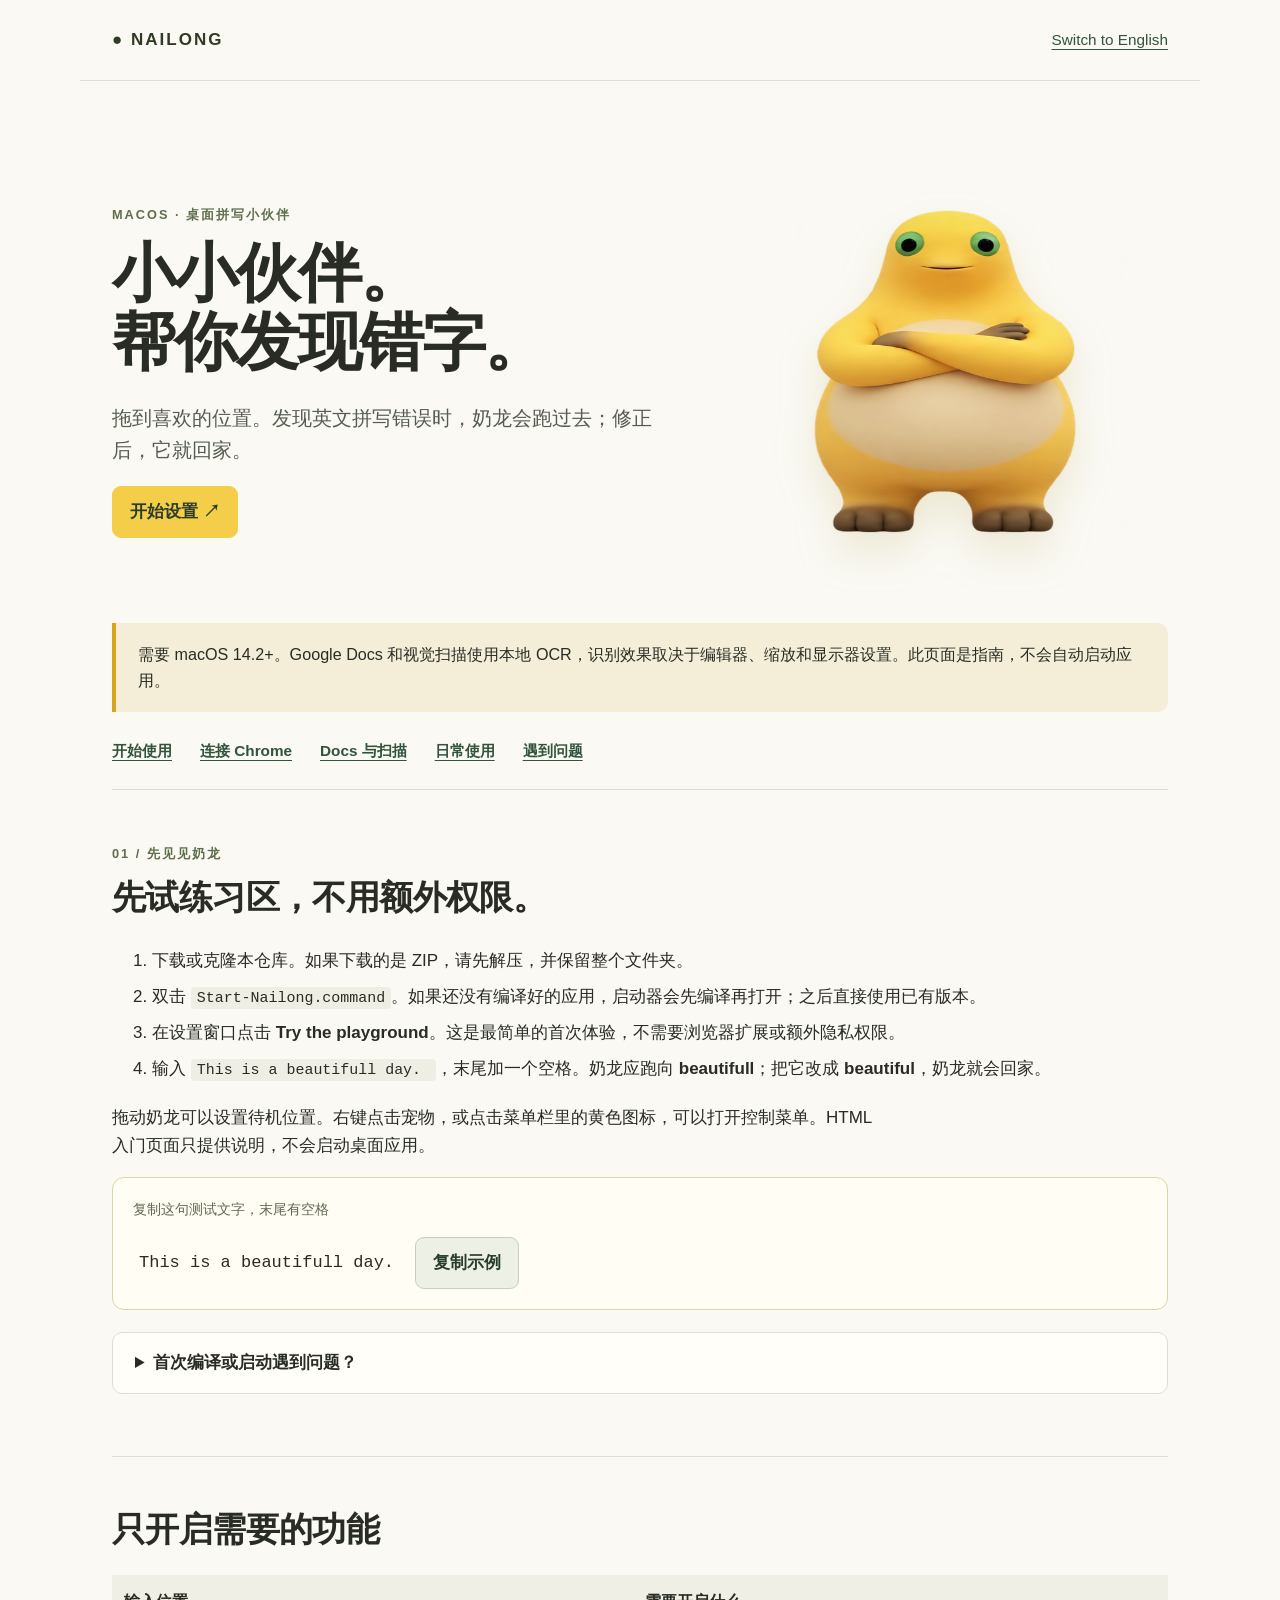
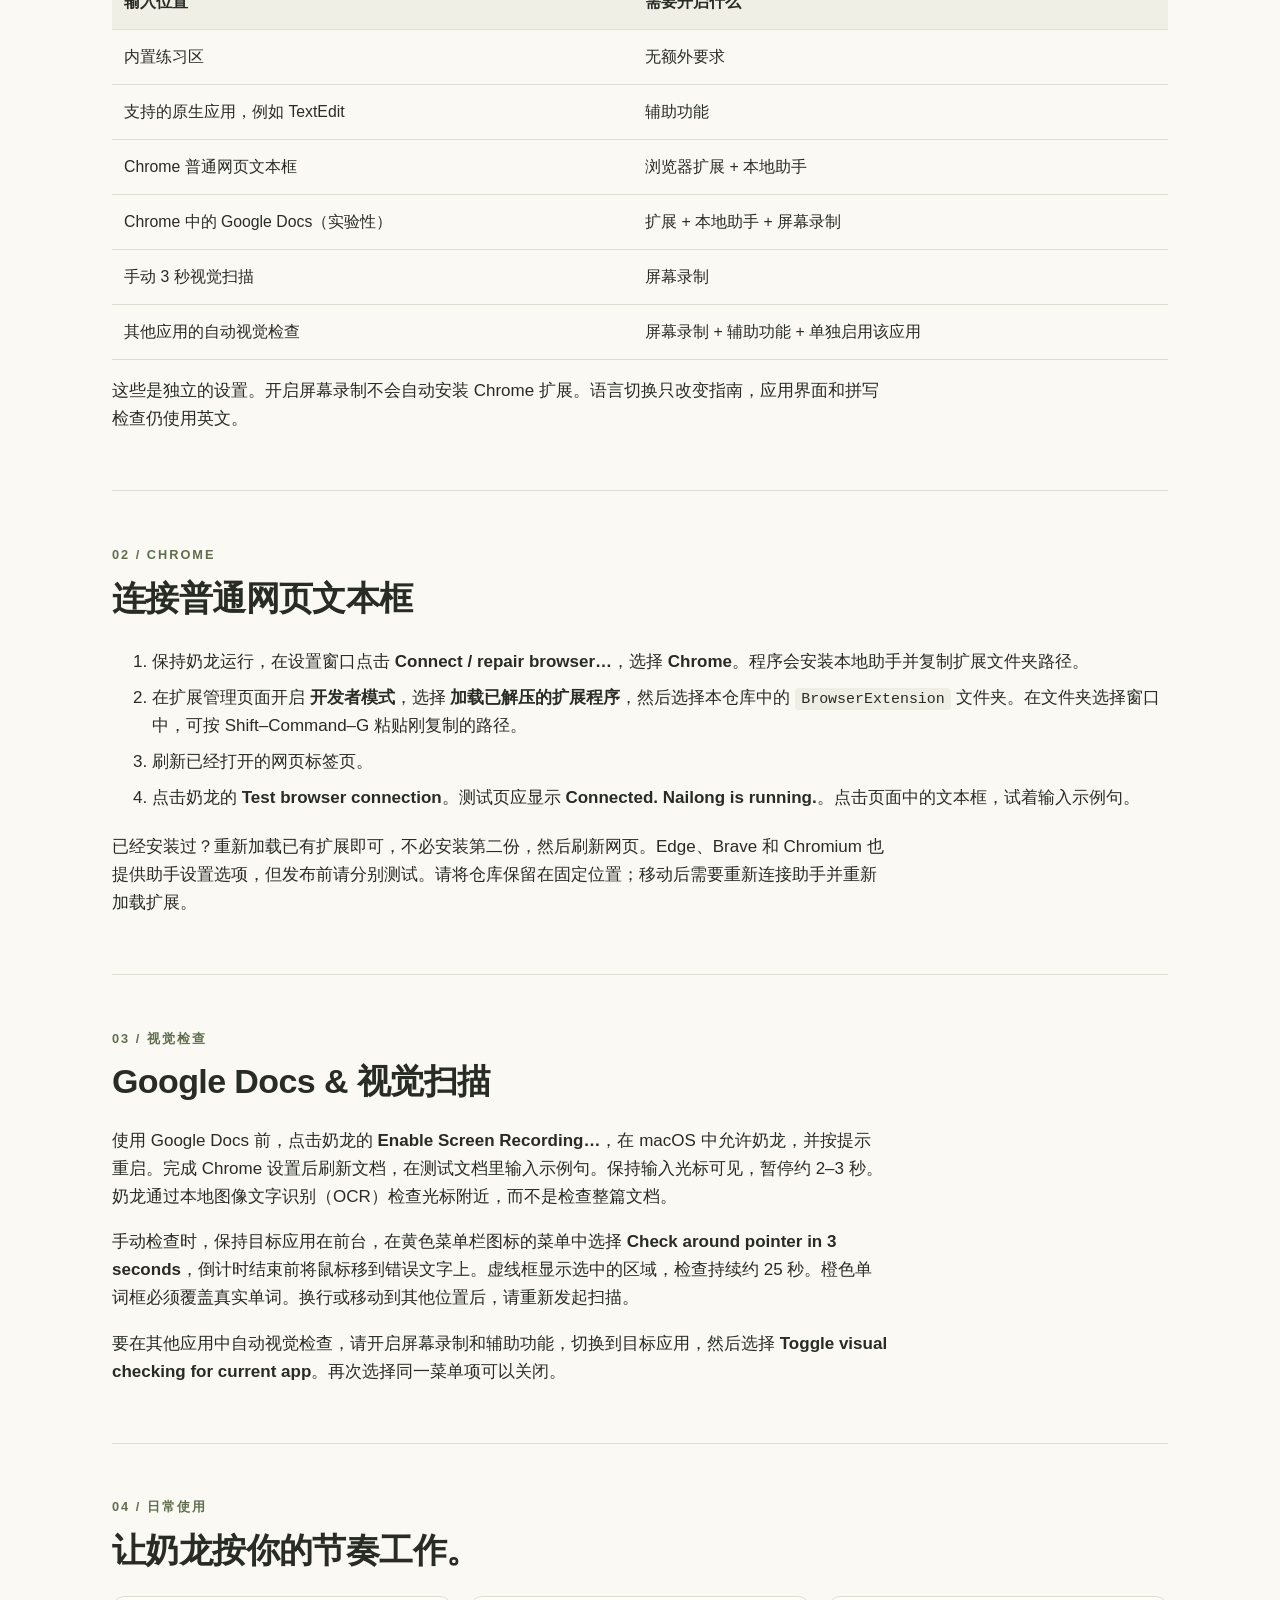
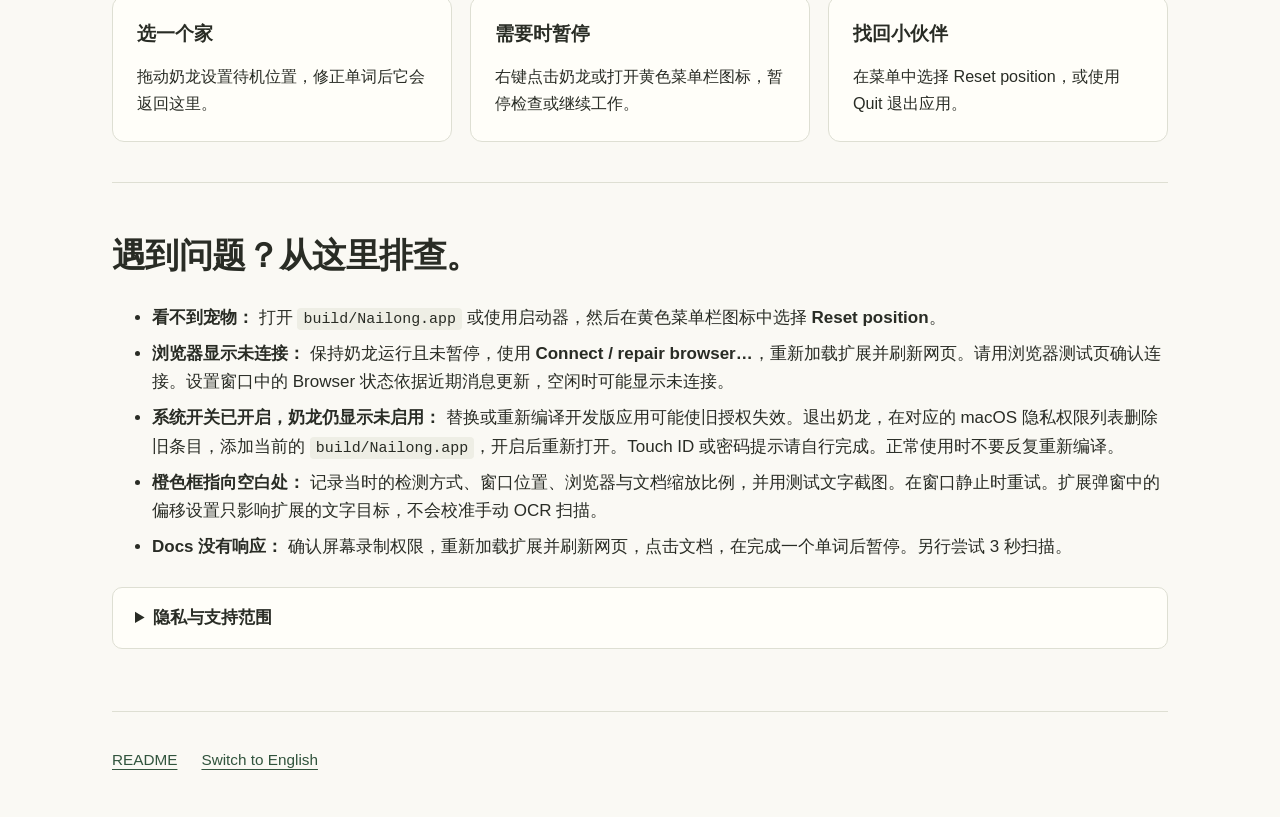
==== START-HERE.zh-CN.html @ e4e19db2 "Initial Nailong public preview" ====
<!doctype html><html lang="zh-CN"><head><meta charset="utf-8"><meta name="viewport" content="width=device-width, initial-scale=1"><meta name="description" content="Nailong desktop pet: setup, permissions and everyday use."><title>奶龙 · 使用指南</title><link rel="stylesheet" href="Guide/guide.css"><script src="Guide/guide.js" defer></script></head><body><a class="skip" href="#start">跳到设置</a><header><a class="brand" href="#">● NAILONG</a><a class="language" href="START-HERE.html" lang="en" hreflang="en">Switch to English</a></header><main><section class="hero"><div><p class="eyebrow">MACOS · 桌面拼写小伙伴</p><h1>小小伙伴。<br>帮你发现错字。</h1><p class="lead">拖到喜欢的位置。发现英文拼写错误时，奶龙会跑过去；修正后，它就回家。</p><a class="button" href="#start">开始设置 <span aria-hidden="true">↗</span></a></div><div class="pet-art" role="img" aria-label="黄色奶龙桌面宠物"></div></section><aside class="notice">需要 macOS 14.2+。Google Docs 和视觉扫描使用本地 OCR，识别效果取决于编辑器、缩放和显示器设置。此页面是指南，不会自动启动应用。</aside><nav aria-label="页面导航"><a href="#start">开始使用</a><a href="#chrome">连接 Chrome</a><a href="#visual">Docs 与扫描</a><a href="#everyday">日常使用</a><a href="#help">遇到问题</a></nav>
<section id="start"><p class="eyebrow">01 / 先见见奶龙</p><h2>先试练习区，不用额外权限。</h2><ol><li>下载或克隆本仓库。如果下载的是 ZIP，请先解压，并保留整个文件夹。</li><li>双击 <code>Start-Nailong.command</code>。如果还没有编译好的应用，启动器会先编译再打开；之后直接使用已有版本。</li><li>在设置窗口点击 <strong>Try the playground</strong>。这是最简单的首次体验，不需要浏览器扩展或额外隐私权限。</li><li>输入 <code>This is a beautifull day. </code>，末尾加一个空格。奶龙应跑向 <strong>beautifull</strong>；把它改成 <strong>beautiful</strong>，奶龙就会回家。</li></ol><p>拖动奶龙可以设置待机位置。右键点击宠物，或点击菜单栏里的黄色图标，可以打开控制菜单。HTML 入门页面只提供说明，不会启动桌面应用。</p><div class="sample"><span>复制这句测试文字，末尾有空格</span><code>This is a beautifull day. </code><button type="button" id="copy-sample">复制示例</button><span id="copy-status" role="status"></span></div><details><summary>首次编译或启动遇到问题？</summary><p>编译需要 Xcode Command Line Tools。如果尚未安装，打开终端，运行 <code>xcode-select --install</code>，完成 macOS 安装提示后再次启动奶龙。</p><p>如果启动脚本无法运行，打开终端，输入 <code>cd </code>，把解压后的项目文件夹拖进终端，按回车。运行 <code>bash build.sh</code>，然后打开 <code>build/Nailong.app</code>。已有编译版本时可直接打开该应用。请仅打开来源可信的开发版本；macOS 可能要求在“隐私与安全性”中确认。</p></details></section>
<section><h2>只开启需要的功能</h2><div class="table-wrap"><table><thead><tr><th>输入位置</th><th>需要开启什么</th></tr></thead><tbody><tr><td>内置练习区</td><td>无额外要求</td></tr><tr><td>支持的原生应用，例如 TextEdit</td><td>辅助功能</td></tr><tr><td>Chrome 普通网页文本框</td><td>浏览器扩展 + 本地助手</td></tr><tr><td>Chrome 中的 Google Docs（实验性）</td><td>扩展 + 本地助手 + 屏幕录制</td></tr><tr><td>手动 3 秒视觉扫描</td><td>屏幕录制</td></tr><tr><td>其他应用的自动视觉检查</td><td>屏幕录制 + 辅助功能 + 单独启用该应用</td></tr></tbody></table></div><p>这些是独立的设置。开启屏幕录制不会自动安装 Chrome 扩展。语言切换只改变指南，应用界面和拼写检查仍使用英文。</p></section>
<section id="chrome"><p class="eyebrow">02 / CHROME</p><h2>连接普通网页文本框</h2><ol><li>保持奶龙运行，在设置窗口点击 <strong>Connect / repair browser…</strong>，选择 <strong>Chrome</strong>。程序会安装本地助手并复制扩展文件夹路径。</li><li>在扩展管理页面开启 <strong>开发者模式</strong>，选择 <strong>加载已解压的扩展程序</strong>，然后选择本仓库中的 <code>BrowserExtension</code> 文件夹。在文件夹选择窗口中，可按 Shift–Command–G 粘贴刚复制的路径。</li><li>刷新已经打开的网页标签页。</li><li>点击奶龙的 <strong>Test browser connection</strong>。测试页应显示 <strong>Connected. Nailong is running.</strong>。点击页面中的文本框，试着输入示例句。</li></ol><p>已经安装过？重新加载已有扩展即可，不必安装第二份，然后刷新网页。Edge、Brave 和 Chromium 也提供助手设置选项，但发布前请分别测试。请将仓库保留在固定位置；移动后需要重新连接助手并重新加载扩展。</p></section>
<section id="visual"><p class="eyebrow">03 / 视觉检查</p><h2>Google Docs & 视觉扫描</h2><p>使用 Google Docs 前，点击奶龙的 <strong>Enable Screen Recording…</strong>，在 macOS 中允许奶龙，并按提示重启。完成 Chrome 设置后刷新文档，在测试文档里输入示例句。保持输入光标可见，暂停约 2–3 秒。奶龙通过本地图像文字识别（OCR）检查光标附近，而不是检查整篇文档。</p><p>手动检查时，保持目标应用在前台，在黄色菜单栏图标的菜单中选择 <strong>Check around pointer in 3 seconds</strong>，倒计时结束前将鼠标移到错误文字上。虚线框显示选中的区域，检查持续约 25 秒。橙色单词框必须覆盖真实单词。换行或移动到其他位置后，请重新发起扫描。</p><p>要在其他应用中自动视觉检查，请开启屏幕录制和辅助功能，切换到目标应用，然后选择 <strong>Toggle visual checking for current app</strong>。再次选择同一菜单项可以关闭。</p></section>

<section id="everyday"><p class="eyebrow">04 / 日常使用</p><h2>让奶龙按你的节奏工作。</h2><div class="feature-grid"><article><h3>选一个家</h3><p>拖动奶龙设置待机位置，修正单词后它会返回这里。</p></article><article><h3>需要时暂停</h3><p>右键点击奶龙或打开黄色菜单栏图标，暂停检查或继续工作。</p></article><article><h3>找回小伙伴</h3><p>在菜单中选择 Reset position，或使用 Quit 退出应用。</p></article></div></section><section id="help"><h2>遇到问题？从这里排查。</h2><ul><li><strong>看不到宠物：</strong> 打开 <code>build/Nailong.app</code> 或使用启动器，然后在黄色菜单栏图标中选择 <strong>Reset position</strong>。</li><li><strong>浏览器显示未连接：</strong> 保持奶龙运行且未暂停，使用 <strong>Connect / repair browser…</strong>，重新加载扩展并刷新网页。请用浏览器测试页确认连接。设置窗口中的 Browser 状态依据近期消息更新，空闲时可能显示未连接。</li><li><strong>系统开关已开启，奶龙仍显示未启用：</strong> 替换或重新编译开发版应用可能使旧授权失效。退出奶龙，在对应的 macOS 隐私权限列表删除旧条目，添加当前的 <code>build/Nailong.app</code>，开启后重新打开。Touch ID 或密码提示请自行完成。正常使用时不要反复重新编译。</li><li><strong>橙色框指向空白处：</strong> 记录当时的检测方式、窗口位置、浏览器与文档缩放比例，并用测试文字截图。在窗口静止时重试。扩展弹窗中的偏移设置只影响扩展的文字目标，不会校准手动 OCR 扫描。</li><li><strong>Docs 没有响应：</strong> 确认屏幕录制权限，重新加载扩展并刷新网页，点击文档，在完成一个单词后暂停。另行尝试 3 秒扫描。</li></ul><details><summary>隐私与支持范围</summary><p>拼写通过 macOS 在本地检查，视觉识别使用 Apple Vision。应用和扩展不发起网络请求，不保存文档文字或截图。本地助手及短期坐标/状态文件位于 <code>~/Library/Application Support/Nailong</code>；macOS 偏好设置保存待机位置、忽略词及启用视觉检查的应用。浏览器注册文件位于对应浏览器的 Application Support 文件夹。</p><p>目前只检查英文拼写，不检查语法。OCR 可能误读人名、代码和未输入完成的单词。密码框和无痕窗口的排除规则适用于浏览器扩展；视觉检查不能可靠识别所有画布内的敏感内容。请只在希望检查可见文字时启用。嵌入框架、封闭 Shadow DOM、受保护窗口及部分自定义编辑器不支持或不可靠。不支持 Windows 和 Linux。</p></details></section>
</main><footer><a href="README.zh-CN.md">README</a><a class="language" href="START-HERE.html" lang="en" hreflang="en">Switch to English</a></footer></body></html>
---- Guide/guide.css ----
:root{font-family:-apple-system,BlinkMacSystemFont,"Segoe UI",sans-serif;color:#292c25;background:#faf9f4;line-height:1.65;font-size:17px;--line:#dedfd3;--green:#31543d}*{box-sizing:border-box}body{margin:0}a{color:var(--green);text-underline-offset:4px}header,main,footer{max-width:1120px;margin:auto;padding:0 32px}header{display:flex;justify-content:space-between;align-items:center;gap:20px;padding-top:26px;padding-bottom:26px;border-bottom:1px solid var(--line)}.brand{font-weight:850;letter-spacing:2px;text-decoration:none;color:#303b26}.language{font-size:.9rem}.hero{display:grid;grid-template-columns:1.35fr 1fr;align-items:center;gap:30px;border:0;padding:65px 0 40px}.hero h1{font-size:clamp(2.7rem,5vw,4.3rem);line-height:1.08;letter-spacing:-2px;margin:14px 0 25px}.lead{font-size:1.15rem;max-width:540px;color:#565d50}.eyebrow{font-size:.75rem;letter-spacing:2px;font-weight:750;color:#606e4e}.pet-art{width:100%;aspect-ratio:1;background-image:url('../Assets/nailong-atlas.png');background-size:400% 100%;background-position:0 0;background-repeat:no-repeat;filter:drop-shadow(0 20px 20px #ab98362b)}.button,button{display:inline-block;border:1px solid #c9cdbd;background:#edf0e4;color:#293d2b;border-radius:9px;padding:11px 17px;font:inherit;font-weight:650;cursor:pointer;text-decoration:none}.button{background:#f5ce49;border-color:#f5ce49}.text-link{display:inline-block;margin:14px}.notice{border-left:4px solid #d6a51e;background:#f4eed8;padding:18px 22px;border-radius:0 10px 10px 0;font-size:.95rem}nav{display:flex;flex-wrap:wrap;gap:12px 28px;padding:26px 0;border-bottom:1px solid var(--line)}nav a{font-weight:600;font-size:.9rem}section{padding:40px 0;border-bottom:1px solid var(--line);scroll-margin-top:20px}h2{font-size:2rem;line-height:1.2;letter-spacing:-.6px;margin:12px 0 25px}h3{line-height:1.4;font-size:1.1rem;margin:0 0 10px}p{max-width:82ch}li{padding:4px 0}code{font-size:.88em;background:#eeeee5;padding:3px 6px;border-radius:4px;overflow-wrap:anywhere}table{width:100%;border-collapse:collapse;font-size:.93rem}th,td{text-align:left;vertical-align:top;border-bottom:1px solid var(--line);padding:14px 12px;overflow-wrap:anywhere}th{background:#efefe6}details{margin:22px 0;border:1px solid var(--line);border-radius:10px;padding:16px 22px;background:#fffef9}summary{cursor:pointer;font-weight:650}details[open] summary{margin-bottom:18px}.sample{background:#fffdf4;border:1px solid #dfd4a2;border-radius:12px;padding:20px;display:flex;flex-wrap:wrap;align-items:center;gap:15px}.sample>span:first-child{width:100%;font-size:.85rem;color:#626851}.sample code{font-size:1rem;background:none}.sample [role=status]{font-size:.85rem}footer{display:flex;flex-wrap:wrap;gap:24px;padding-top:35px;padding-bottom:45px;font-size:.9rem}:focus-visible{outline:3px solid #486aab;outline-offset:4px}.skip{position:absolute;top:-100px;background:white;padding:10px}.skip:focus{top:10px}@media(max-width:650px){header,main,footer{padding-left:20px;padding-right:20px}header{align-items:flex-start}.hero{grid-template-columns:1fr;gap:0;padding-top:35px}.hero h1{letter-spacing:-1px}.pet-art{width:240px;justify-self:center}h2{font-size:1.6rem}th,td{padding:10px 6px;font-size:.85rem}.sample code{width:100%}nav{gap:12px 20px}}@media print{header,nav,button,.pet-art,.skip{display:none}body{background:white}.hero{display:block}section{break-inside:avoid}a{color:inherit}}

.feature-grid{display:grid;grid-template-columns:repeat(3,1fr);gap:18px}.feature-grid article{background:#fffef9;border:1px solid var(--line);padding:24px;border-radius:12px}.feature-grid p{font-size:.95rem;margin-bottom:0}@media(max-width:650px){.feature-grid{grid-template-columns:1fr}}
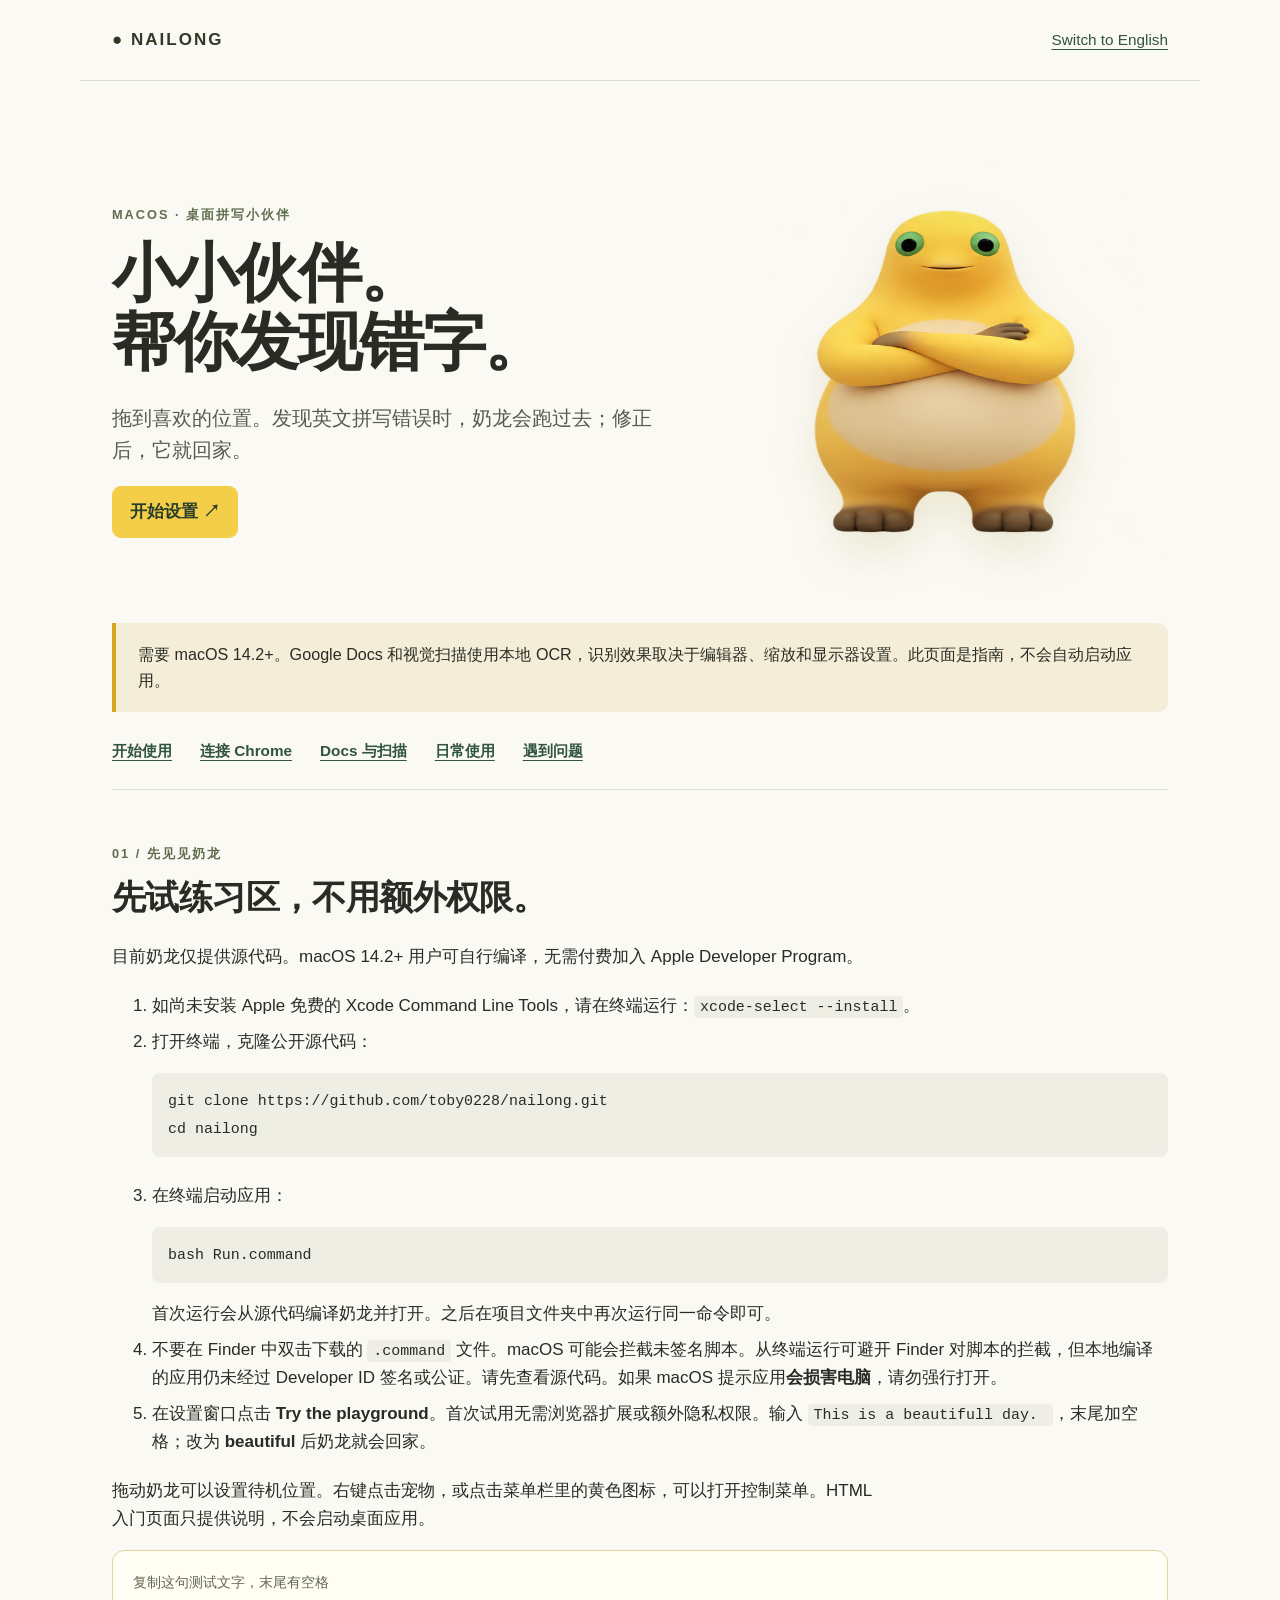
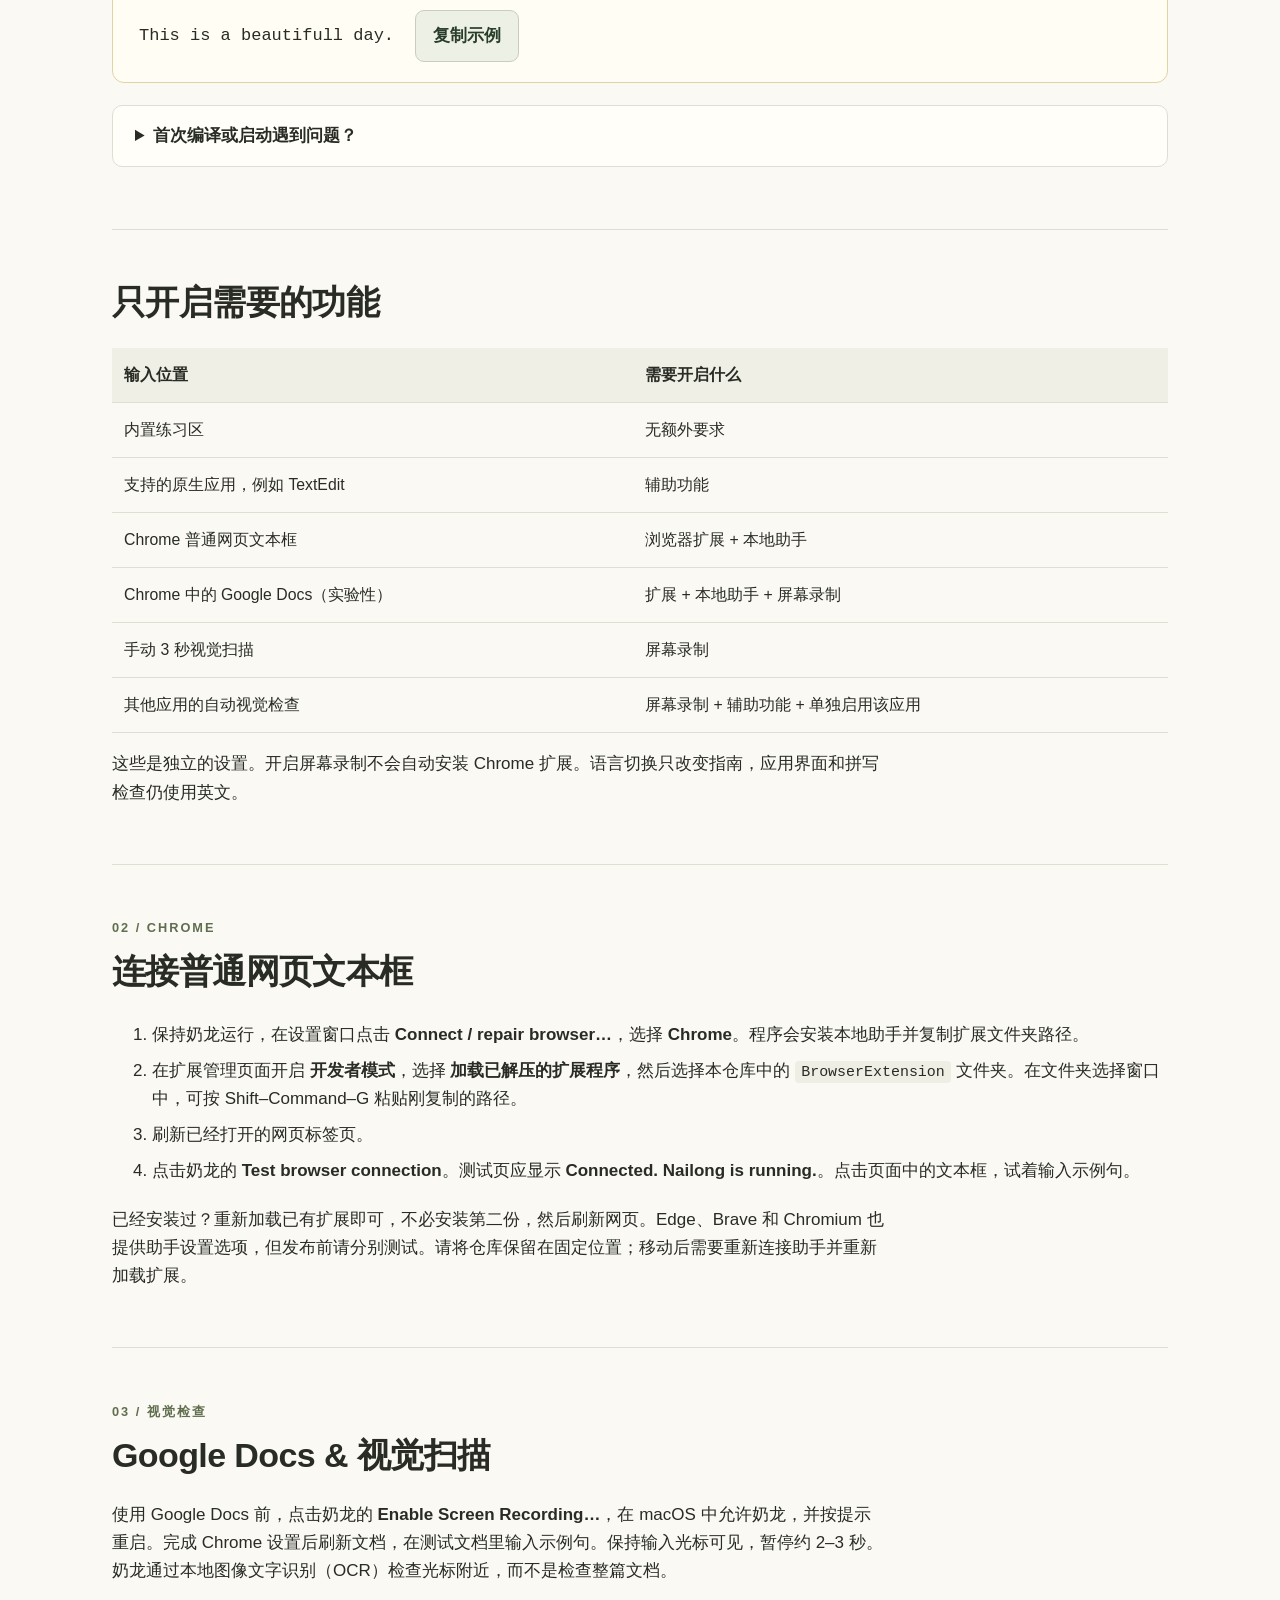
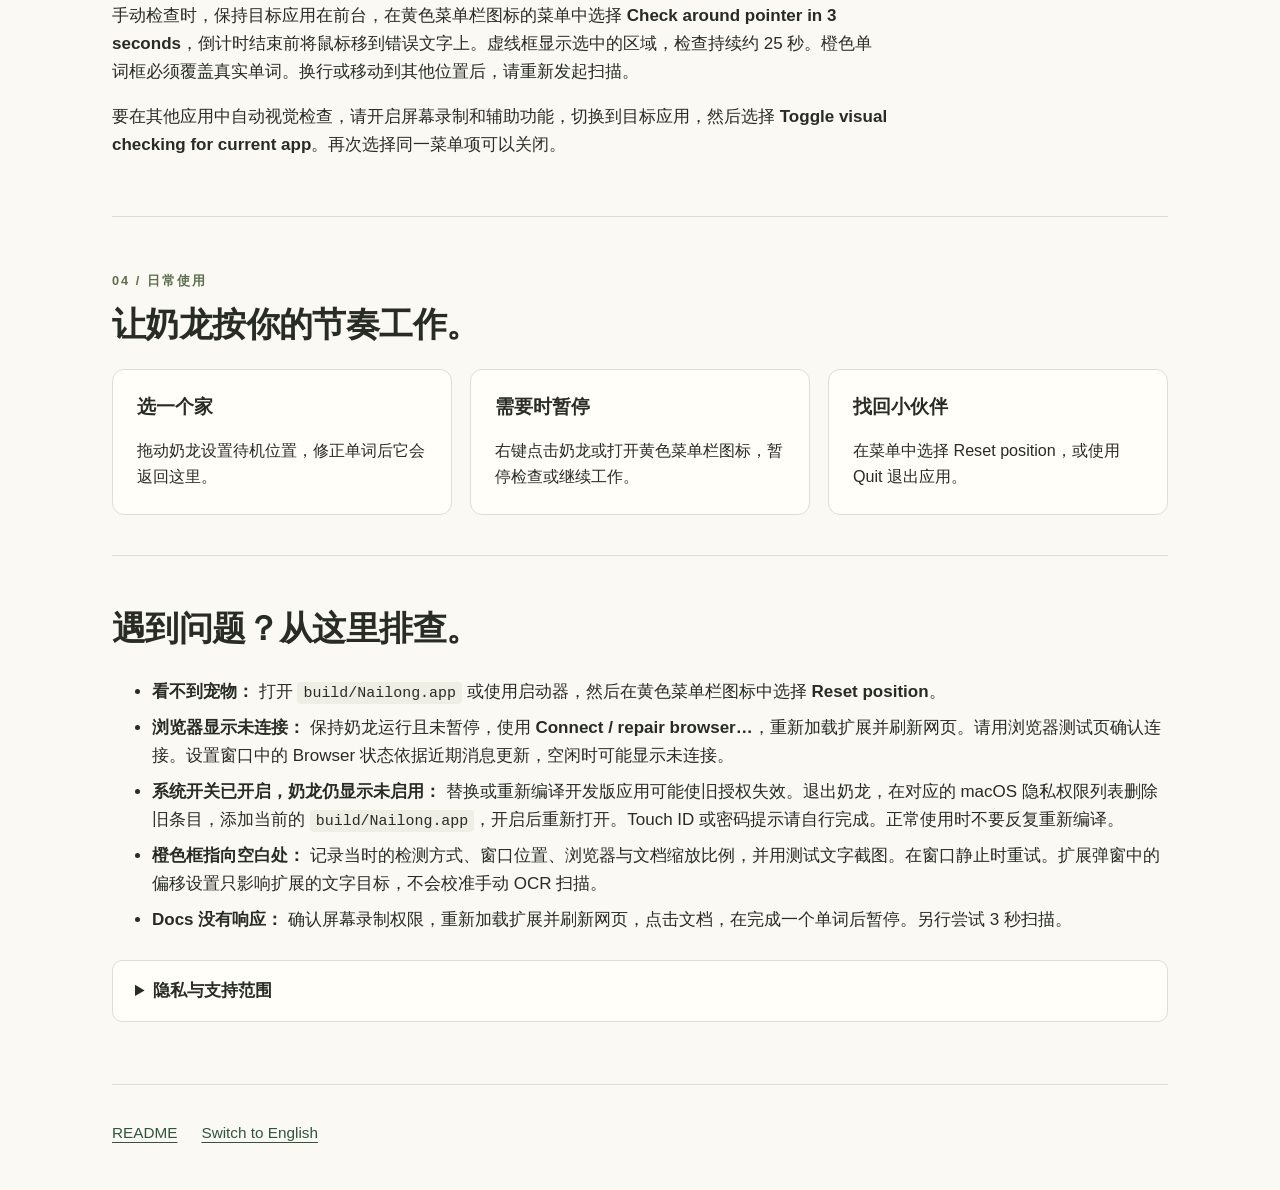
==== commit c247c13e: "Guide users through a safe no-cost source install" ====
--- a/START-HERE.zh-CN.html
+++ b/START-HERE.zh-CN.html
@@ -1,5 +1,6 @@
 <!doctype html><html lang="zh-CN"><head><meta charset="utf-8"><meta name="viewport" content="width=device-width, initial-scale=1"><meta name="description" content="Nailong desktop pet: setup, permissions and everyday use."><title>奶龙 · 使用指南</title><link rel="stylesheet" href="Guide/guide.css"><script src="Guide/guide.js" defer></script></head><body><a class="skip" href="#start">跳到设置</a><header><a class="brand" href="#">● NAILONG</a><a class="language" href="START-HERE.html" lang="en" hreflang="en">Switch to English</a></header><main><section class="hero"><div><p class="eyebrow">MACOS · 桌面拼写小伙伴</p><h1>小小伙伴。<br>帮你发现错字。</h1><p class="lead">拖到喜欢的位置。发现英文拼写错误时，奶龙会跑过去；修正后，它就回家。</p><a class="button" href="#start">开始设置 <span aria-hidden="true">↗</span></a></div><div class="pet-art" role="img" aria-label="黄色奶龙桌面宠物"></div></section><aside class="notice">需要 macOS 14.2+。Google Docs 和视觉扫描使用本地 OCR，识别效果取决于编辑器、缩放和显示器设置。此页面是指南，不会自动启动应用。</aside><nav aria-label="页面导航"><a href="#start">开始使用</a><a href="#chrome">连接 Chrome</a><a href="#visual">Docs 与扫描</a><a href="#everyday">日常使用</a><a href="#help">遇到问题</a></nav>
-<section id="start"><p class="eyebrow">01 / 先见见奶龙</p><h2>先试练习区，不用额外权限。</h2><ol><li>下载或克隆本仓库。如果下载的是 ZIP，请先解压，并保留整个文件夹。</li><li>双击 <code>Start-Nailong.command</code>。如果还没有编译好的应用，启动器会先编译再打开；之后直接使用已有版本。</li><li>在设置窗口点击 <strong>Try the playground</strong>。这是最简单的首次体验，不需要浏览器扩展或额外隐私权限。</li><li>输入 <code>This is a beautifull day. </code>，末尾加一个空格。奶龙应跑向 <strong>beautifull</strong>；把它改成 <strong>beautiful</strong>，奶龙就会回家。</li></ol><p>拖动奶龙可以设置待机位置。右键点击宠物，或点击菜单栏里的黄色图标，可以打开控制菜单。HTML 入门页面只提供说明，不会启动桌面应用。</p><div class="sample"><span>复制这句测试文字，末尾有空格</span><code>This is a beautifull day. </code><button type="button" id="copy-sample">复制示例</button><span id="copy-status" role="status"></span></div><details><summary>首次编译或启动遇到问题？</summary><p>编译需要 Xcode Command Line Tools。如果尚未安装，打开终端，运行 <code>xcode-select --install</code>，完成 macOS 安装提示后再次启动奶龙。</p><p>如果启动脚本无法运行，打开终端，输入 <code>cd </code>，把解压后的项目文件夹拖进终端，按回车。运行 <code>bash build.sh</code>，然后打开 <code>build/Nailong.app</code>。已有编译版本时可直接打开该应用。请仅打开来源可信的开发版本；macOS 可能要求在“隐私与安全性”中确认。</p></details></section>
+<section id="start"><p class="eyebrow">01 / 先见见奶龙</p><h2>先试练习区，不用额外权限。</h2><p>目前奶龙仅提供源代码。macOS 14.2+ 用户可自行编译，无需付费加入 Apple Developer Program。</p><ol><li>如尚未安装 Apple 免费的 Xcode Command Line Tools，请在终端运行：<code>xcode-select --install</code>。</li><li>打开终端，克隆公开源代码：<pre><code>git clone https://github.com/toby0228/nailong.git
+cd nailong</code></pre></li><li>在终端启动应用：<pre><code>bash Run.command</code></pre> 首次运行会从源代码编译奶龙并打开。之后在项目文件夹中再次运行同一命令即可。</li><li>不要在 Finder 中双击下载的 <code>.command</code> 文件。macOS 可能会拦截未签名脚本。从终端运行可避开 Finder 对脚本的拦截，但本地编译的应用仍未经过 Developer ID 签名或公证。请先查看源代码。如果 macOS 提示应用<strong>会损害电脑</strong>，请勿强行打开。</li><li>在设置窗口点击 <strong>Try the playground</strong>。首次试用无需浏览器扩展或额外隐私权限。输入 <code>This is a beautifull day. </code>，末尾加空格；改为 <strong>beautiful</strong> 后奶龙就会回家。</li></ol><p>拖动奶龙可以设置待机位置。右键点击宠物，或点击菜单栏里的黄色图标，可以打开控制菜单。HTML 入门页面只提供说明，不会启动桌面应用。</p><div class="sample"><span>复制这句测试文字，末尾有空格</span><code>This is a beautifull day. </code><button type="button" id="copy-sample">复制示例</button><span id="copy-status" role="status"></span></div><details><summary>首次编译或启动遇到问题？</summary><p>无需付费开发者会员即可从源代码编译。如缺少 Xcode Command Line Tools，请运行 <code>xcode-select --install</code>，完成安装后重新启动。</p><p>下载源码 ZIP 后先解压，打开终端，输入 <code>cd </code> 并把项目文件夹拖到终端，按回车。运行 <code>bash Run.command</code>。本地编译版本仅用于本机开发，未经 Developer ID 签名和公证。若系统提示应用会损害电脑，请勿强行打开。</p></details></section>
 <section><h2>只开启需要的功能</h2><div class="table-wrap"><table><thead><tr><th>输入位置</th><th>需要开启什么</th></tr></thead><tbody><tr><td>内置练习区</td><td>无额外要求</td></tr><tr><td>支持的原生应用，例如 TextEdit</td><td>辅助功能</td></tr><tr><td>Chrome 普通网页文本框</td><td>浏览器扩展 + 本地助手</td></tr><tr><td>Chrome 中的 Google Docs（实验性）</td><td>扩展 + 本地助手 + 屏幕录制</td></tr><tr><td>手动 3 秒视觉扫描</td><td>屏幕录制</td></tr><tr><td>其他应用的自动视觉检查</td><td>屏幕录制 + 辅助功能 + 单独启用该应用</td></tr></tbody></table></div><p>这些是独立的设置。开启屏幕录制不会自动安装 Chrome 扩展。语言切换只改变指南，应用界面和拼写检查仍使用英文。</p></section>
 <section id="chrome"><p class="eyebrow">02 / CHROME</p><h2>连接普通网页文本框</h2><ol><li>保持奶龙运行，在设置窗口点击 <strong>Connect / repair browser…</strong>，选择 <strong>Chrome</strong>。程序会安装本地助手并复制扩展文件夹路径。</li><li>在扩展管理页面开启 <strong>开发者模式</strong>，选择 <strong>加载已解压的扩展程序</strong>，然后选择本仓库中的 <code>BrowserExtension</code> 文件夹。在文件夹选择窗口中，可按 Shift–Command–G 粘贴刚复制的路径。</li><li>刷新已经打开的网页标签页。</li><li>点击奶龙的 <strong>Test browser connection</strong>。测试页应显示 <strong>Connected. Nailong is running.</strong>。点击页面中的文本框，试着输入示例句。</li></ol><p>已经安装过？重新加载已有扩展即可，不必安装第二份，然后刷新网页。Edge、Brave 和 Chromium 也提供助手设置选项，但发布前请分别测试。请将仓库保留在固定位置；移动后需要重新连接助手并重新加载扩展。</p></section>
 <section id="visual"><p class="eyebrow">03 / 视觉检查</p><h2>Google Docs & 视觉扫描</h2><p>使用 Google Docs 前，点击奶龙的 <strong>Enable Screen Recording…</strong>，在 macOS 中允许奶龙，并按提示重启。完成 Chrome 设置后刷新文档，在测试文档里输入示例句。保持输入光标可见，暂停约 2–3 秒。奶龙通过本地图像文字识别（OCR）检查光标附近，而不是检查整篇文档。</p><p>手动检查时，保持目标应用在前台，在黄色菜单栏图标的菜单中选择 <strong>Check around pointer in 3 seconds</strong>，倒计时结束前将鼠标移到错误文字上。虚线框显示选中的区域，检查持续约 25 秒。橙色单词框必须覆盖真实单词。换行或移动到其他位置后，请重新发起扫描。</p><p>要在其他应用中自动视觉检查，请开启屏幕录制和辅助功能，切换到目标应用，然后选择 <strong>Toggle visual checking for current app</strong>。再次选择同一菜单项可以关闭。</p></section>
--- a/Guide/guide.css
+++ b/Guide/guide.css
@@ -1,3 +1,5 @@
 :root{font-family:-apple-system,BlinkMacSystemFont,"Segoe UI",sans-serif;color:#292c25;background:#faf9f4;line-height:1.65;font-size:17px;--line:#dedfd3;--green:#31543d}*{box-sizing:border-box}body{margin:0}a{color:var(--green);text-underline-offset:4px}header,main,footer{max-width:1120px;margin:auto;padding:0 32px}header{display:flex;justify-content:space-between;align-items:center;gap:20px;padding-top:26px;padding-bottom:26px;border-bottom:1px solid var(--line)}.brand{font-weight:850;letter-spacing:2px;text-decoration:none;color:#303b26}.language{font-size:.9rem}.hero{display:grid;grid-template-columns:1.35fr 1fr;align-items:center;gap:30px;border:0;padding:65px 0 40px}.hero h1{font-size:clamp(2.7rem,5vw,4.3rem);line-height:1.08;letter-spacing:-2px;margin:14px 0 25px}.lead{font-size:1.15rem;max-width:540px;color:#565d50}.eyebrow{font-size:.75rem;letter-spacing:2px;font-weight:750;color:#606e4e}.pet-art{width:100%;aspect-ratio:1;background-image:url('../Assets/nailong-atlas.png');background-size:400% 100%;background-position:0 0;background-repeat:no-repeat;filter:drop-shadow(0 20px 20px #ab98362b)}.button,button{display:inline-block;border:1px solid #c9cdbd;background:#edf0e4;color:#293d2b;border-radius:9px;padding:11px 17px;font:inherit;font-weight:650;cursor:pointer;text-decoration:none}.button{background:#f5ce49;border-color:#f5ce49}.text-link{display:inline-block;margin:14px}.notice{border-left:4px solid #d6a51e;background:#f4eed8;padding:18px 22px;border-radius:0 10px 10px 0;font-size:.95rem}nav{display:flex;flex-wrap:wrap;gap:12px 28px;padding:26px 0;border-bottom:1px solid var(--line)}nav a{font-weight:600;font-size:.9rem}section{padding:40px 0;border-bottom:1px solid var(--line);scroll-margin-top:20px}h2{font-size:2rem;line-height:1.2;letter-spacing:-.6px;margin:12px 0 25px}h3{line-height:1.4;font-size:1.1rem;margin:0 0 10px}p{max-width:82ch}li{padding:4px 0}code{font-size:.88em;background:#eeeee5;padding:3px 6px;border-radius:4px;overflow-wrap:anywhere}table{width:100%;border-collapse:collapse;font-size:.93rem}th,td{text-align:left;vertical-align:top;border-bottom:1px solid var(--line);padding:14px 12px;overflow-wrap:anywhere}th{background:#efefe6}details{margin:22px 0;border:1px solid var(--line);border-radius:10px;padding:16px 22px;background:#fffef9}summary{cursor:pointer;font-weight:650}details[open] summary{margin-bottom:18px}.sample{background:#fffdf4;border:1px solid #dfd4a2;border-radius:12px;padding:20px;display:flex;flex-wrap:wrap;align-items:center;gap:15px}.sample>span:first-child{width:100%;font-size:.85rem;color:#626851}.sample code{font-size:1rem;background:none}.sample [role=status]{font-size:.85rem}footer{display:flex;flex-wrap:wrap;gap:24px;padding-top:35px;padding-bottom:45px;font-size:.9rem}:focus-visible{outline:3px solid #486aab;outline-offset:4px}.skip{position:absolute;top:-100px;background:white;padding:10px}.skip:focus{top:10px}@media(max-width:650px){header,main,footer{padding-left:20px;padding-right:20px}header{align-items:flex-start}.hero{grid-template-columns:1fr;gap:0;padding-top:35px}.hero h1{letter-spacing:-1px}.pet-art{width:240px;justify-self:center}h2{font-size:1.6rem}th,td{padding:10px 6px;font-size:.85rem}.sample code{width:100%}nav{gap:12px 20px}}@media print{header,nav,button,.pet-art,.skip{display:none}body{background:white}.hero{display:block}section{break-inside:avoid}a{color:inherit}}
 
 .feature-grid{display:grid;grid-template-columns:repeat(3,1fr);gap:18px}.feature-grid article{background:#fffef9;border:1px solid var(--line);padding:24px;border-radius:12px}.feature-grid p{font-size:.95rem;margin-bottom:0}@media(max-width:650px){.feature-grid{grid-template-columns:1fr}}
+
+pre{white-space:pre-wrap;overflow-wrap:anywhere;background:#eeeee5;padding:14px 16px;border-radius:8px;max-width:100%;overflow-x:auto}pre code{padding:0;background:transparent}
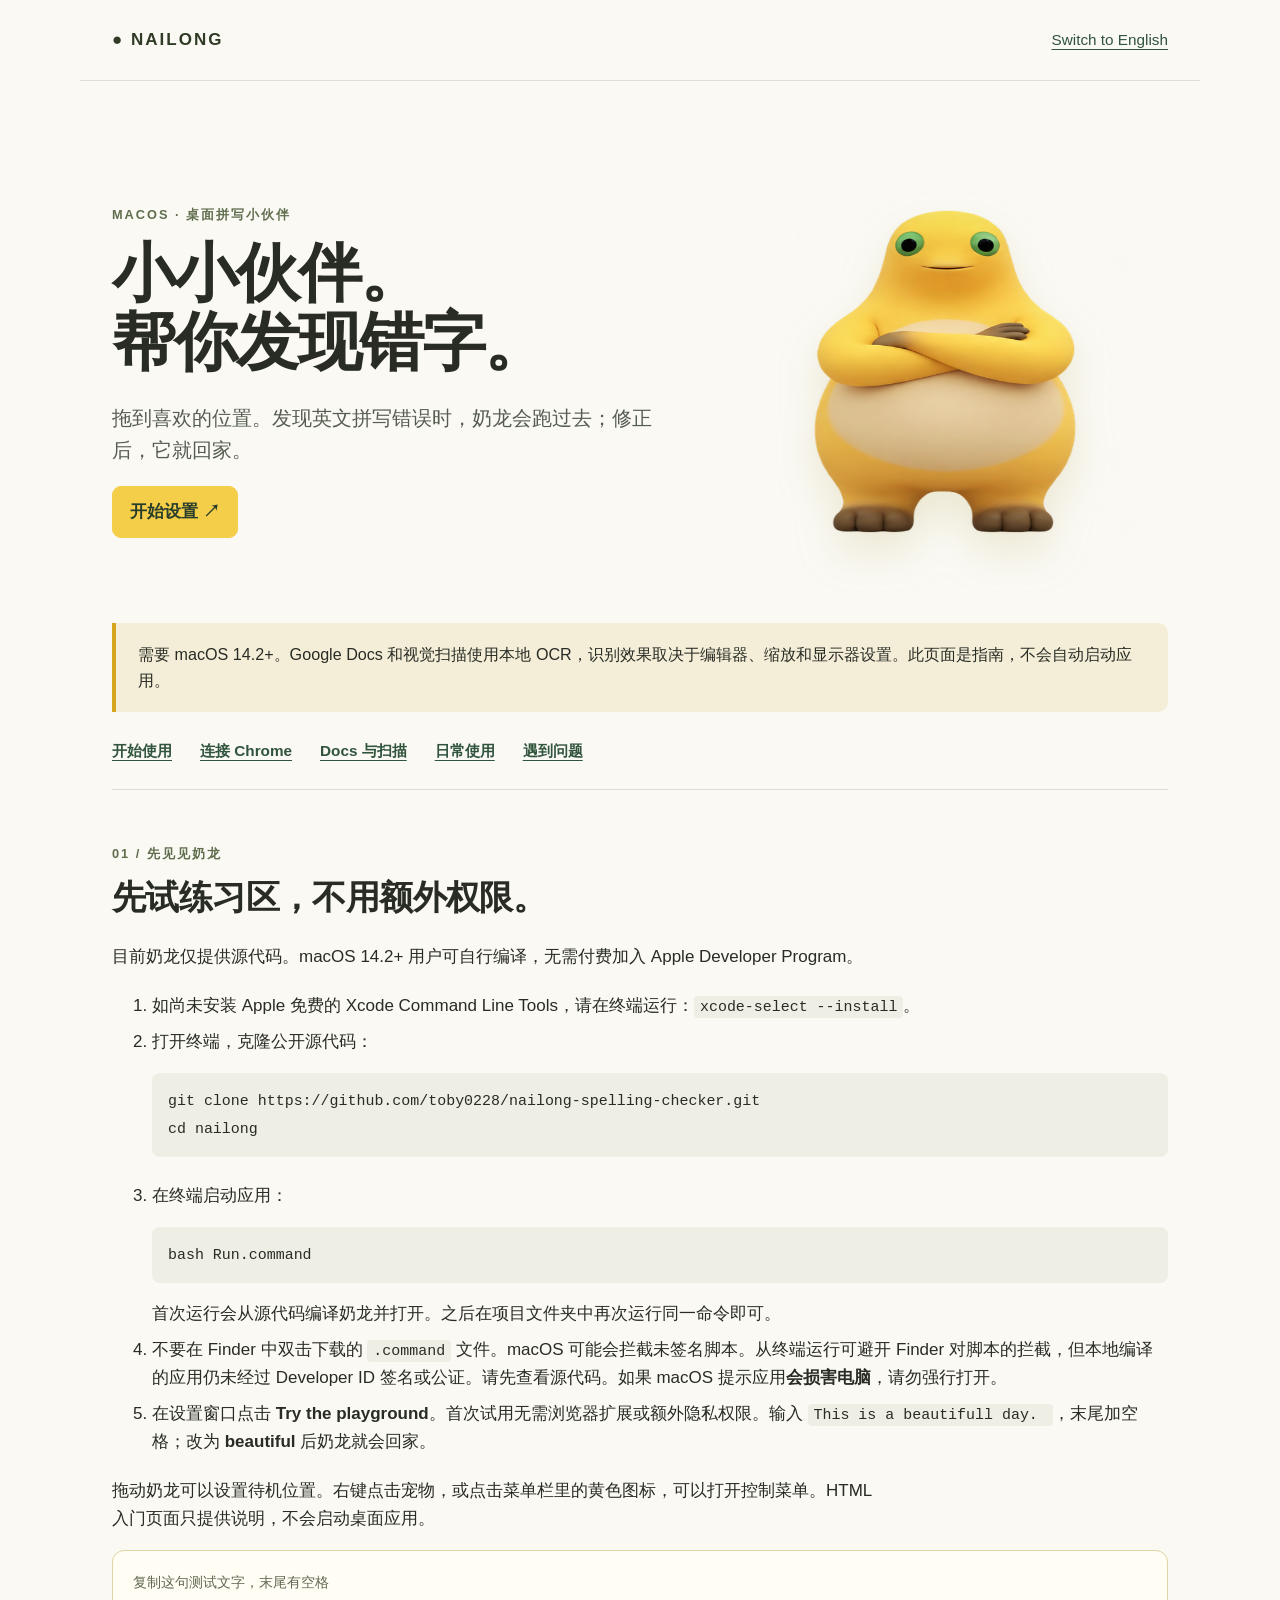
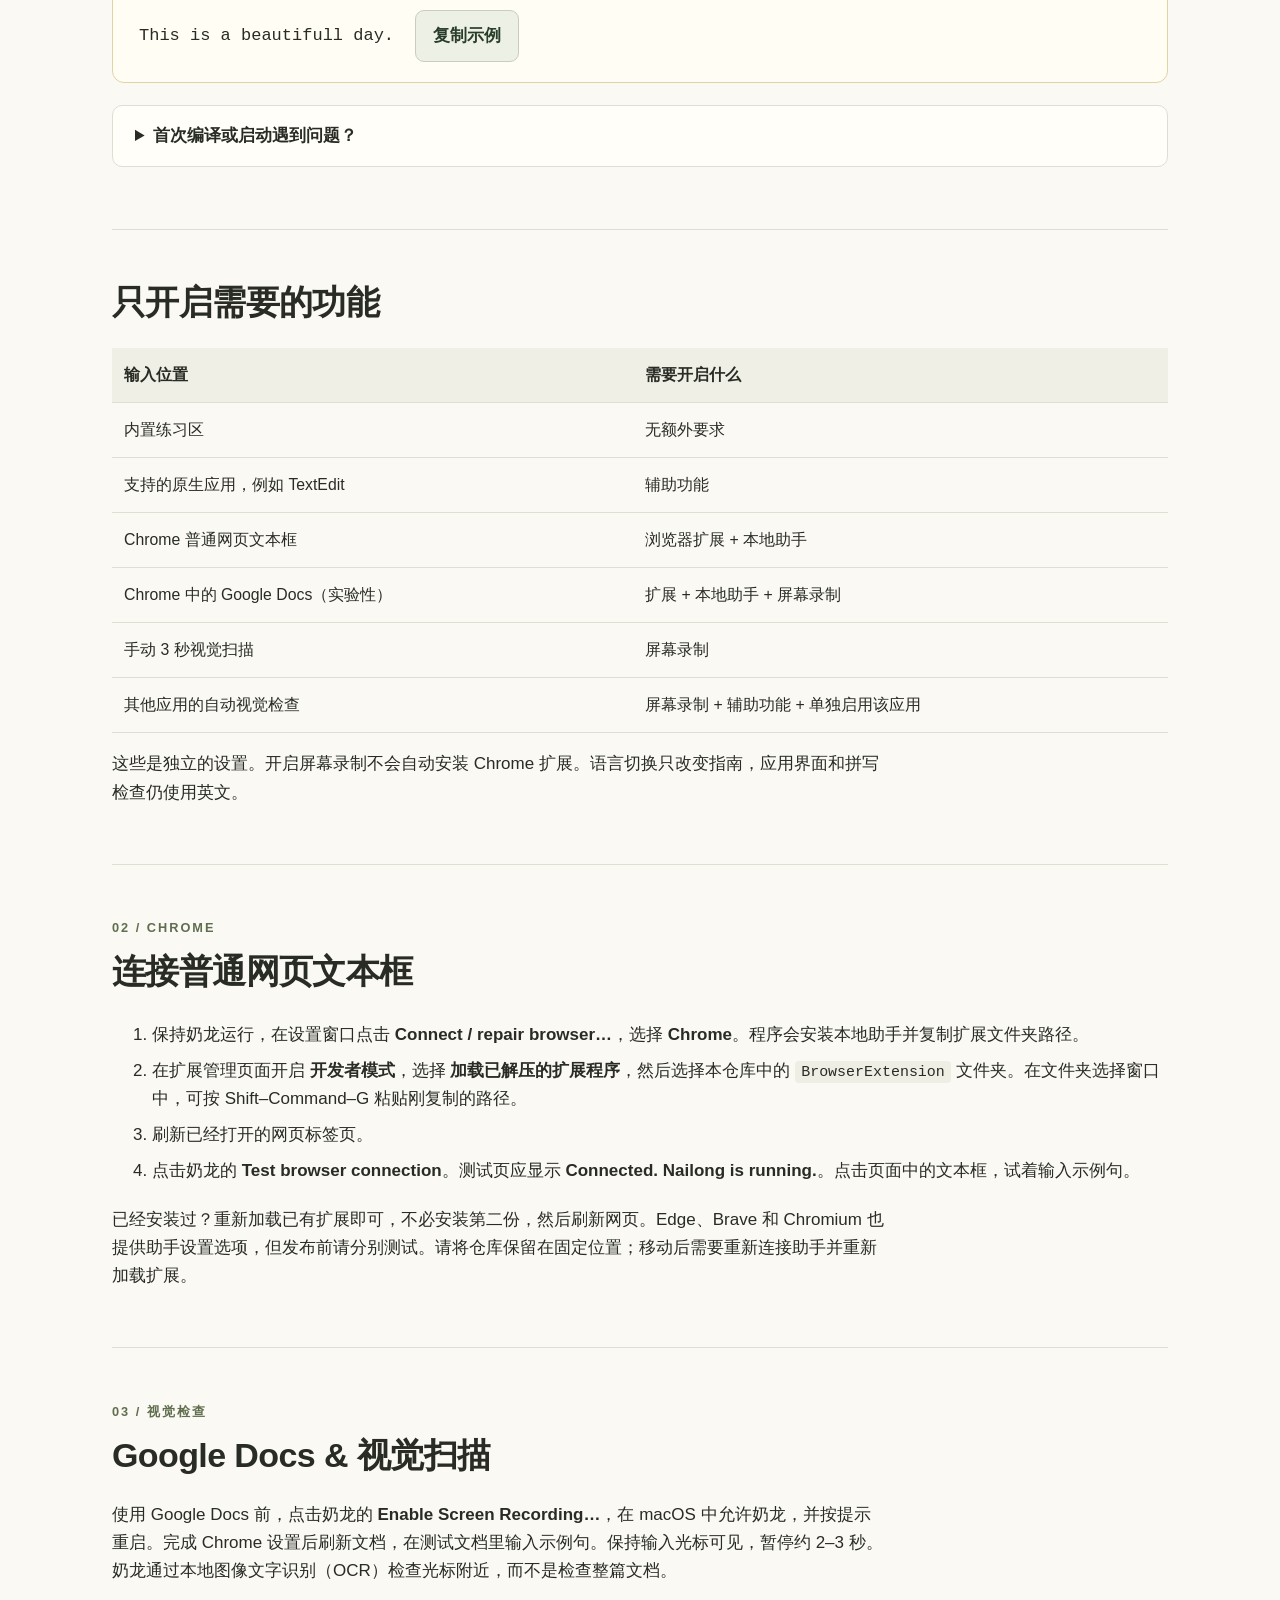
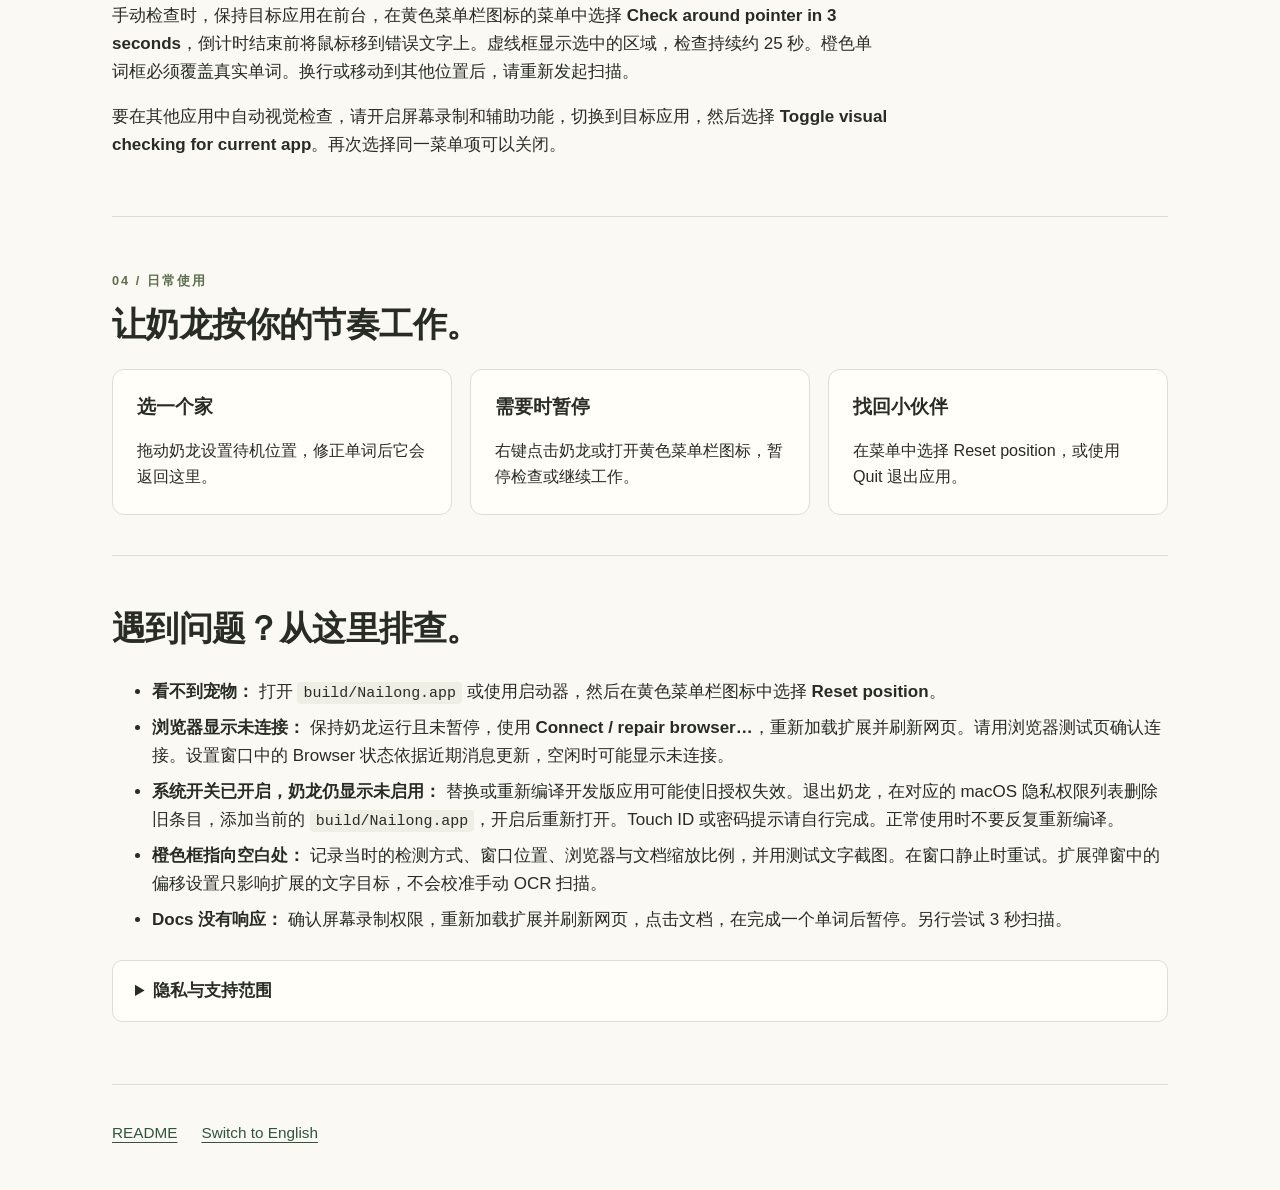
==== commit e965bfd9: "Use the canonical repository and Pages links" ====
--- a/START-HERE.zh-CN.html
+++ b/START-HERE.zh-CN.html
@@ -1,5 +1,5 @@
 <!doctype html><html lang="zh-CN"><head><meta charset="utf-8"><meta name="viewport" content="width=device-width, initial-scale=1"><meta name="description" content="Nailong desktop pet: setup, permissions and everyday use."><title>奶龙 · 使用指南</title><link rel="stylesheet" href="Guide/guide.css"><script src="Guide/guide.js" defer></script></head><body><a class="skip" href="#start">跳到设置</a><header><a class="brand" href="#">● NAILONG</a><a class="language" href="START-HERE.html" lang="en" hreflang="en">Switch to English</a></header><main><section class="hero"><div><p class="eyebrow">MACOS · 桌面拼写小伙伴</p><h1>小小伙伴。<br>帮你发现错字。</h1><p class="lead">拖到喜欢的位置。发现英文拼写错误时，奶龙会跑过去；修正后，它就回家。</p><a class="button" href="#start">开始设置 <span aria-hidden="true">↗</span></a></div><div class="pet-art" role="img" aria-label="黄色奶龙桌面宠物"></div></section><aside class="notice">需要 macOS 14.2+。Google Docs 和视觉扫描使用本地 OCR，识别效果取决于编辑器、缩放和显示器设置。此页面是指南，不会自动启动应用。</aside><nav aria-label="页面导航"><a href="#start">开始使用</a><a href="#chrome">连接 Chrome</a><a href="#visual">Docs 与扫描</a><a href="#everyday">日常使用</a><a href="#help">遇到问题</a></nav>
-<section id="start"><p class="eyebrow">01 / 先见见奶龙</p><h2>先试练习区，不用额外权限。</h2><p>目前奶龙仅提供源代码。macOS 14.2+ 用户可自行编译，无需付费加入 Apple Developer Program。</p><ol><li>如尚未安装 Apple 免费的 Xcode Command Line Tools，请在终端运行：<code>xcode-select --install</code>。</li><li>打开终端，克隆公开源代码：<pre><code>git clone https://github.com/toby0228/nailong.git
+<section id="start"><p class="eyebrow">01 / 先见见奶龙</p><h2>先试练习区，不用额外权限。</h2><p>目前奶龙仅提供源代码。macOS 14.2+ 用户可自行编译，无需付费加入 Apple Developer Program。</p><ol><li>如尚未安装 Apple 免费的 Xcode Command Line Tools，请在终端运行：<code>xcode-select --install</code>。</li><li>打开终端，克隆公开源代码：<pre><code>git clone https://github.com/toby0228/nailong-spelling-checker.git
 cd nailong</code></pre></li><li>在终端启动应用：<pre><code>bash Run.command</code></pre> 首次运行会从源代码编译奶龙并打开。之后在项目文件夹中再次运行同一命令即可。</li><li>不要在 Finder 中双击下载的 <code>.command</code> 文件。macOS 可能会拦截未签名脚本。从终端运行可避开 Finder 对脚本的拦截，但本地编译的应用仍未经过 Developer ID 签名或公证。请先查看源代码。如果 macOS 提示应用<strong>会损害电脑</strong>，请勿强行打开。</li><li>在设置窗口点击 <strong>Try the playground</strong>。首次试用无需浏览器扩展或额外隐私权限。输入 <code>This is a beautifull day. </code>，末尾加空格；改为 <strong>beautiful</strong> 后奶龙就会回家。</li></ol><p>拖动奶龙可以设置待机位置。右键点击宠物，或点击菜单栏里的黄色图标，可以打开控制菜单。HTML 入门页面只提供说明，不会启动桌面应用。</p><div class="sample"><span>复制这句测试文字，末尾有空格</span><code>This is a beautifull day. </code><button type="button" id="copy-sample">复制示例</button><span id="copy-status" role="status"></span></div><details><summary>首次编译或启动遇到问题？</summary><p>无需付费开发者会员即可从源代码编译。如缺少 Xcode Command Line Tools，请运行 <code>xcode-select --install</code>，完成安装后重新启动。</p><p>下载源码 ZIP 后先解压，打开终端，输入 <code>cd </code> 并把项目文件夹拖到终端，按回车。运行 <code>bash Run.command</code>。本地编译版本仅用于本机开发，未经 Developer ID 签名和公证。若系统提示应用会损害电脑，请勿强行打开。</p></details></section>
 <section><h2>只开启需要的功能</h2><div class="table-wrap"><table><thead><tr><th>输入位置</th><th>需要开启什么</th></tr></thead><tbody><tr><td>内置练习区</td><td>无额外要求</td></tr><tr><td>支持的原生应用，例如 TextEdit</td><td>辅助功能</td></tr><tr><td>Chrome 普通网页文本框</td><td>浏览器扩展 + 本地助手</td></tr><tr><td>Chrome 中的 Google Docs（实验性）</td><td>扩展 + 本地助手 + 屏幕录制</td></tr><tr><td>手动 3 秒视觉扫描</td><td>屏幕录制</td></tr><tr><td>其他应用的自动视觉检查</td><td>屏幕录制 + 辅助功能 + 单独启用该应用</td></tr></tbody></table></div><p>这些是独立的设置。开启屏幕录制不会自动安装 Chrome 扩展。语言切换只改变指南，应用界面和拼写检查仍使用英文。</p></section>
 <section id="chrome"><p class="eyebrow">02 / CHROME</p><h2>连接普通网页文本框</h2><ol><li>保持奶龙运行，在设置窗口点击 <strong>Connect / repair browser…</strong>，选择 <strong>Chrome</strong>。程序会安装本地助手并复制扩展文件夹路径。</li><li>在扩展管理页面开启 <strong>开发者模式</strong>，选择 <strong>加载已解压的扩展程序</strong>，然后选择本仓库中的 <code>BrowserExtension</code> 文件夹。在文件夹选择窗口中，可按 Shift–Command–G 粘贴刚复制的路径。</li><li>刷新已经打开的网页标签页。</li><li>点击奶龙的 <strong>Test browser connection</strong>。测试页应显示 <strong>Connected. Nailong is running.</strong>。点击页面中的文本框，试着输入示例句。</li></ol><p>已经安装过？重新加载已有扩展即可，不必安装第二份，然后刷新网页。Edge、Brave 和 Chromium 也提供助手设置选项，但发布前请分别测试。请将仓库保留在固定位置；移动后需要重新连接助手并重新加载扩展。</p></section>
